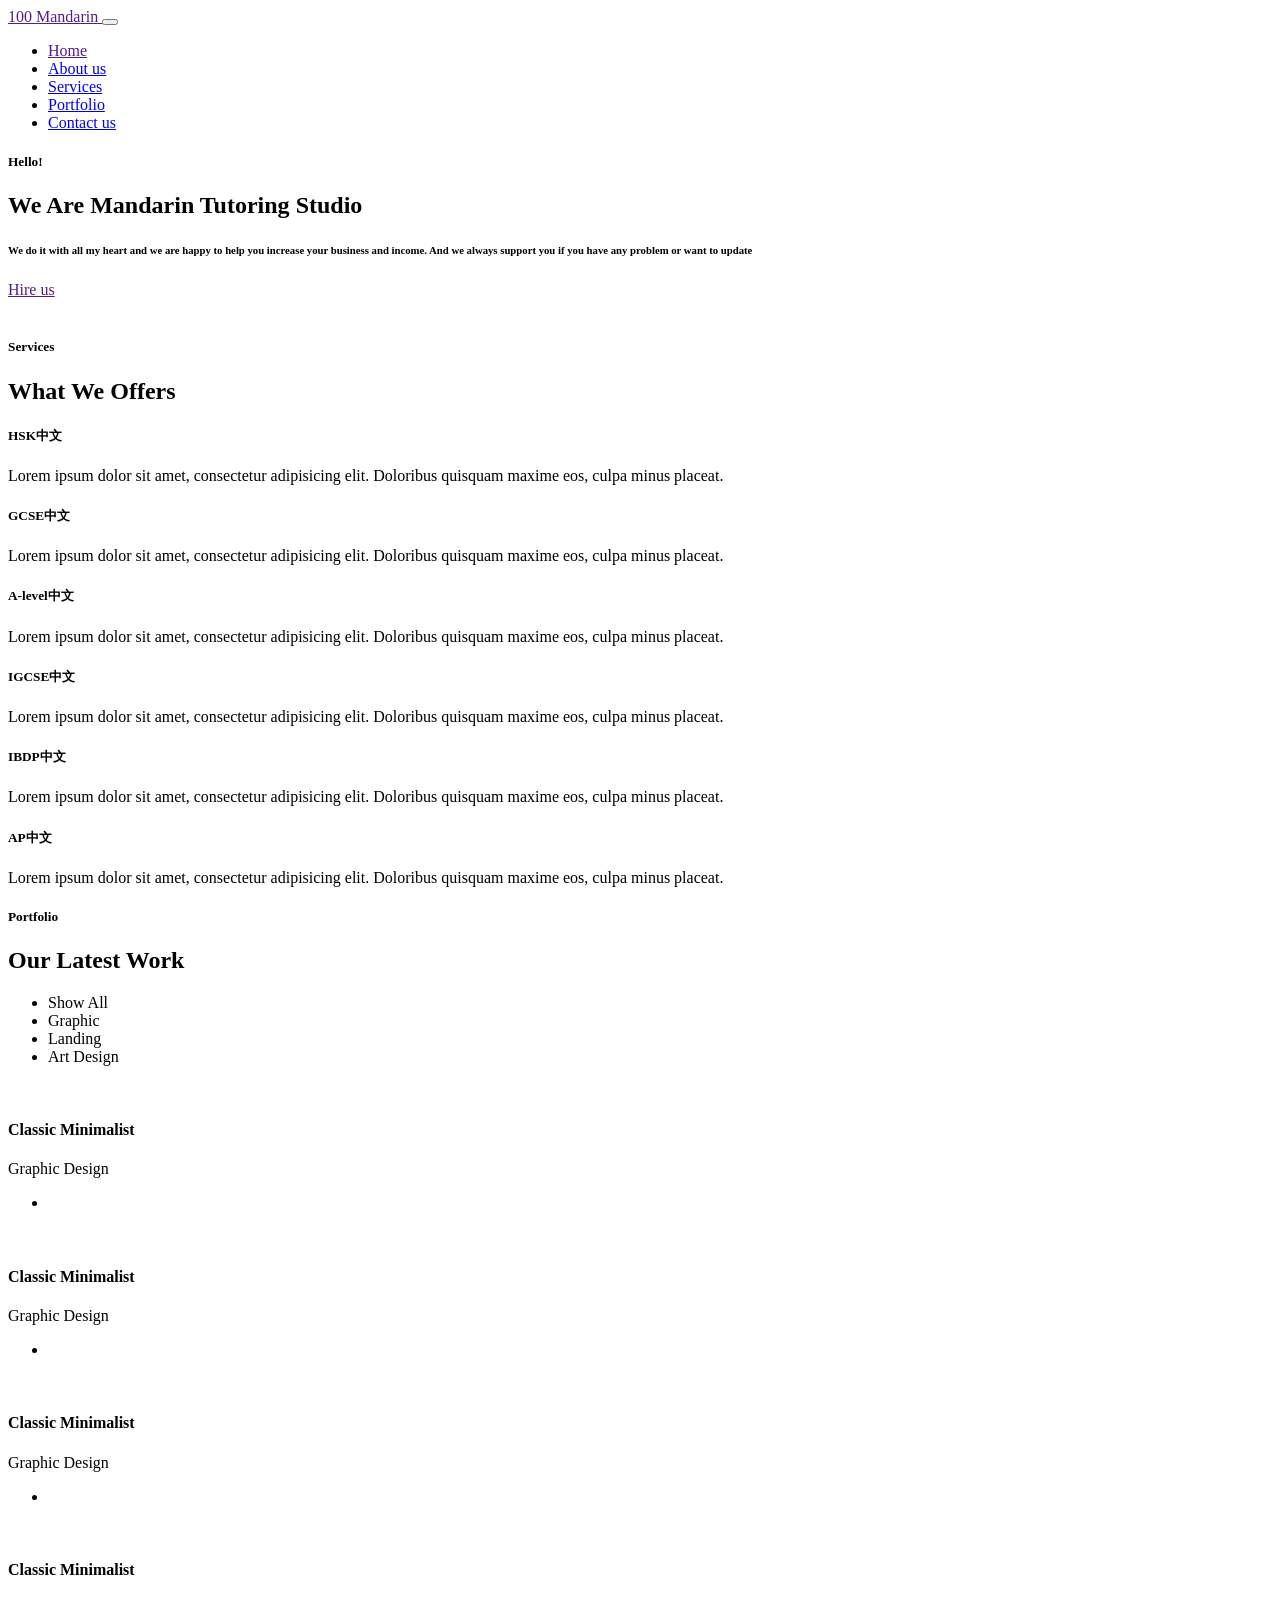
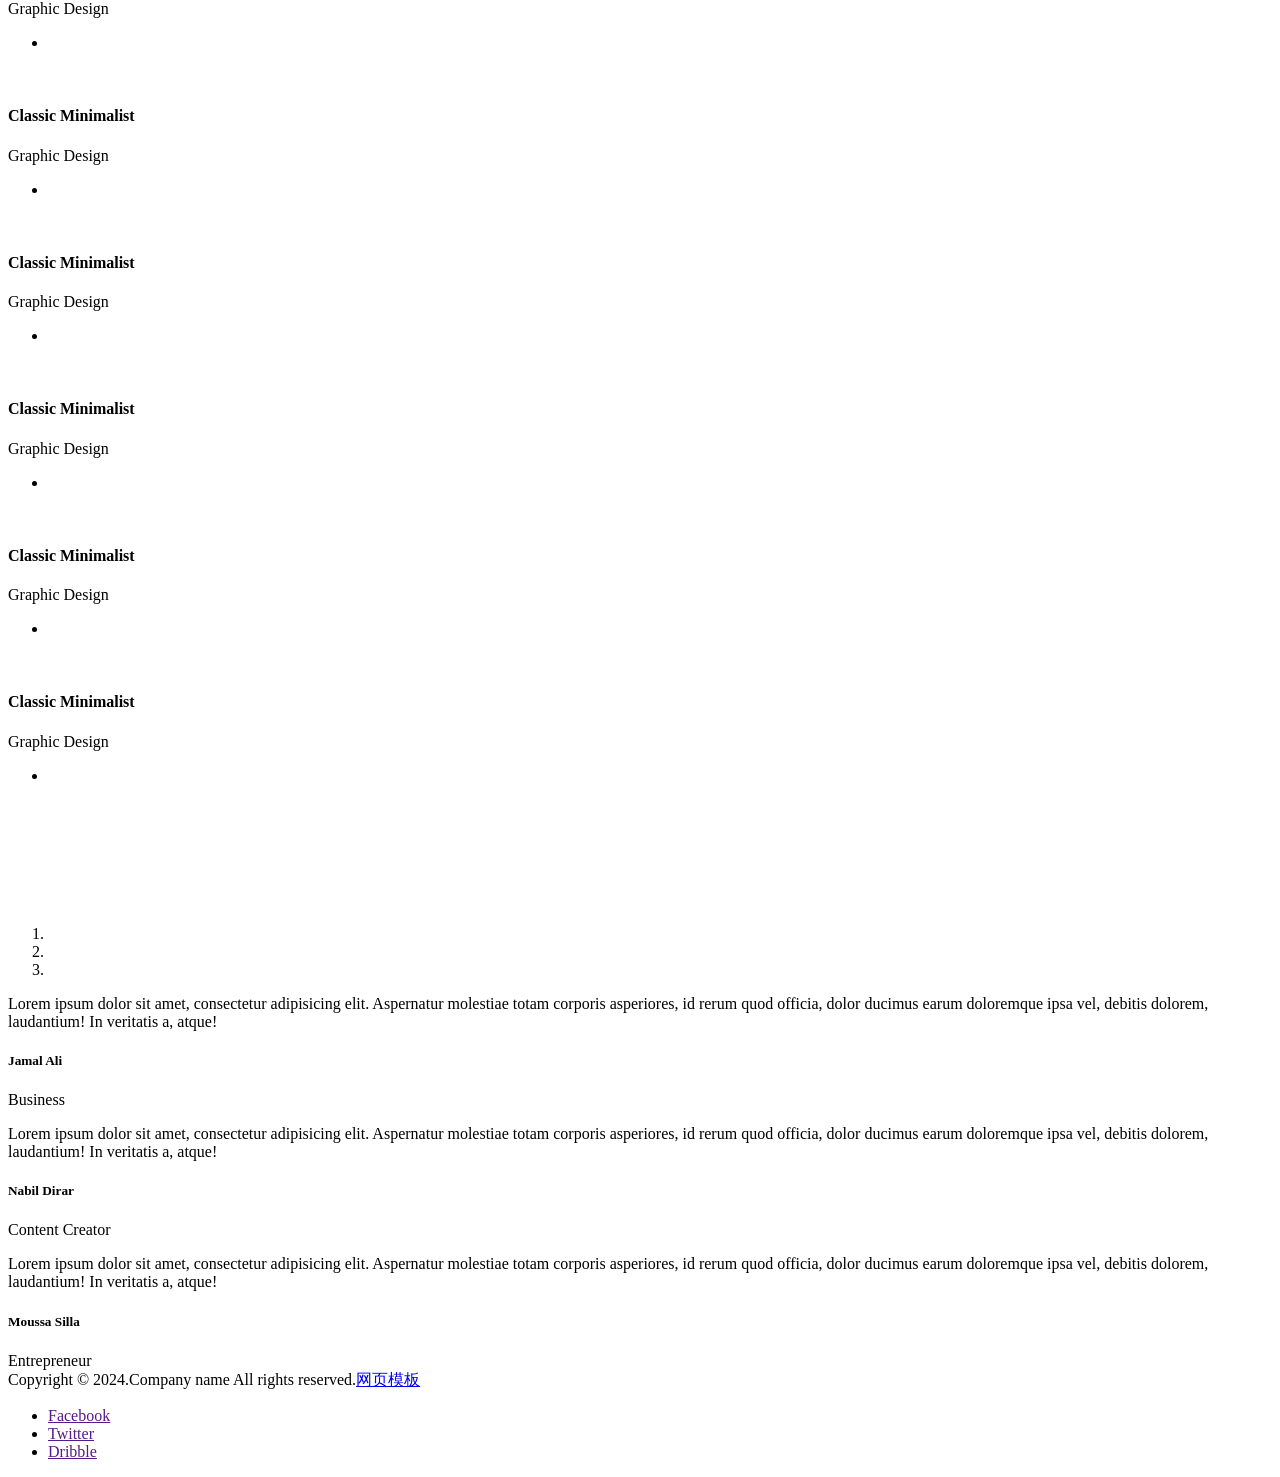
==== index.html @ a6ced1dc "Add files via upload" ====
<!DOCTYPE html>
<html lang="zxx">
	<head>
		<meta charset="UTF-8">
		<meta name="viewport" content="width=device-width, initial-scale=1.0">
		<title>100 Mandarin 一百中文</title>
		<link rel="stylesheet" href="static/css/bootstrap.min.css">
		<link rel="stylesheet" href="static/css/fontawesome.min.css">
		<link rel="stylesheet" href="static/css/LineIcons.css">
		<link rel="stylesheet" href="static/css/fakeLoader.min.css">
		<link rel="stylesheet" href="static/css/magnific-popup.css">
		<link rel="stylesheet" href="static/css/style.css">
	</head>
	<body>

		<!-- loader -->
		<div class="fakeLoader"></div>
		<!-- end loader -->
		
		<!-- navbar -->
		<nav class="navbar navbar-expand-md fixed-top">
			<div class="container">
				<a href="" class="navbar-brand navbar-brand-home">100 Mandarin </a> 
				<button class="navbar-toggler" type="button" data-toggle="collapse" data-target="#navbarSupportedContent" aria-controls="navbarSupportedContent" aria-expanded="false" aria-label="Toggle navigation">
				<i class="fa fa-bars"></i>
				</button>
				<div class="collapse navbar-collapse" id="navbarSupportedContent">
					<ul class="navbar-nav ml-auto">
						<li class="nav-item">
							<a class="nav-link" href="">Home</a>
						</li>
						<li class="nav-item">
							<a class="nav-link" href="about.html">About us</a>
						</li>
						<li class="nav-item">
							<a class="nav-link" href="services.html">Services</a>
						</li>
						<li class="nav-item">
							<a class="nav-link" href="portfolio.html">Portfolio</a>
						</li>
						<li class="nav-item">
							<a class="nav-link" href="contact-us.html">Contact us</a>
						</li>
					</ul>
				</div>
			</div>
		</nav>
		<!-- end navbar -->
		
		<!-- home intro -->
		<div class="home-intro">
			<div class="container">
				<div class="row">
					<div class="col col-sm-12 col-md-6 col-12">
						<div class="content">
							<h5>Hello!</h5>
							<h2>We Are <span>Mandarin Tutoring</span> Studio</h2>
							<h6>We do it with all my heart and we are happy to help you increase your business and income. And we always support you if you have any problem or want to update</h6>
							<a href="" class="button">Hire us <i class="fa fa-arrow-right"></i></a>
						</div>
					</div>
					<div class="col col-sm-12 col-md-6 col-12">
						<img src="static/picture/intro.png" alt="">
					</div>
				</div>
			</div>
		</div>
		<!-- end end intro -->

		
		<!-- services -->
		<div class="services-page section services-home">
			<div class="container">
				<h5>Services</h5>
				<h2>What We Offers</h2>
				<div class="row mb-services">
					<div class="col col-md-4 col-sm-6 col-12">
						<div class="content">
							<i class="fab fa-drupal"></i>
							<h5>HSK中文</h5>
							<p class="mb-0">Lorem ipsum dolor sit amet, consectetur adipisicing elit. Doloribus quisquam maxime eos, culpa minus placeat.</p>
						</div>
					</div>
					<div class="col col-md-4 col-sm-6 col-12">
						<div class="content">
							<i class="fab fa-wordpress"></i>
							<h5>GCSE中文</h5>
							<p class="mb-0">Lorem ipsum dolor sit amet, consectetur adipisicing elit. Doloribus quisquam maxime eos, culpa minus placeat.</p>
						</div>
					</div>
					<div class="col col-md-4 col-sm-6 col-12">
						<div class="content">
							<i class="fab fa-magento"></i>
							<h5>A-level中文</h5>
							<p class="mb-0">Lorem ipsum dolor sit amet, consectetur adipisicing elit. Doloribus quisquam maxime eos, culpa minus placeat.</p>
						</div>
					</div>
					<div class="col col-md-4 col-sm-6 col-12">
						<div class="content">
							<i class="fab fa-facebook"></i>
							<h5>IGCSE中文</h5>
							<p class="mb-0">Lorem ipsum dolor sit amet, consectetur adipisicing elit. Doloribus quisquam maxime eos, culpa minus placeat.</p>
						</div>
					</div>
					<div class="col col-md-4 col-sm-6 col-12">
						<div class="content">
							<i class="fa fa-video"></i>
							<h5>IBDP中文</h5>
							<p class="mb-0">Lorem ipsum dolor sit amet, consectetur adipisicing elit. Doloribus quisquam maxime eos, culpa minus placeat.</p>
						</div>
					</div>
					<div class="col col-md-4 col-sm-6 col-12">
						<div class="content">
							<i class="fa fa-cog"></i>
							<h5>AP中文</h5>
							<p class="mb-0">Lorem ipsum dolor sit amet, consectetur adipisicing elit. Doloribus quisquam maxime eos, culpa minus placeat.</p>
						</div>
					</div>
				</div>
			</div>
		</div>
		<!-- end services -->

		<!-- portfolio -->
		<div class="portfolio section">
			<div class="container">
				<h5>Portfolio</h5>
				<h2>Our Latest Work</h2>
				<div class="box-content">
					<div class="portfolio-filter-menu">
						<ul>
							<li data-filter="all" class="active">
								<span>Show All</span>
							</li>
							<li data-filter="1">
								<span>Graphic</span>
							</li>
							<li data-filter="2">
								<span>Landing</span>
							</li>
							<li data-filter="3">
								<span>Art Design</span>
							</li>
						</ul>
					</div>
					<div class="row no-gutters filtr-container">
						<div class="col-md-4 col-sm-6 col-xs-12 filtr-item" data-category="3">
							<div class="content-image">
								<img src="static/picture/portfolio1.jpg" alt="">
								<div class="image-overlay"></div>
								<div class="portfolio-caption">
									<div class="title">
										<h4>Classic Minimalist</h4>
										<span>Graphic Design</span>
									</div>
									<div class="subtitle">
										<ul>
											<li><a href="static/picture/portfolio1.jpg" class="portfolio-popup"><i class="lni lni-move"></i></a></li>
										</ul>
										
									</div>
								</div>
							</div>
						</div>
						<div class="col-md-4 col-sm-6 col-xs-12 filtr-item" data-category="1">
							<div class="content-image">
								<img src="static/picture/portfolio2.jpg" alt="">
								<div class="image-overlay"></div>
								<div class="portfolio-caption">
									<div class="title">
										<h4>Classic Minimalist</h4>
										<span>Graphic Design</span>
									</div>
									<div class="subtitle">
										<ul>
											<li><a href="static/picture/portfolio2.jpg" class="portfolio-popup"><i class="lni lni-move"></i></a></li>
										</ul>
										
									</div>
								</div>
							</div>
						</div>
						<div class="col-md-4 col-sm-6 col-xs-12 filtr-item" data-category="2, 1">
							<div class="content-image">
								<img src="static/picture/portfolio5.jpg" alt="">
								<div class="image-overlay"></div>
								<div class="portfolio-caption">
									<div class="title">
										<h4>Classic Minimalist</h4>
										<span>Graphic Design</span>
									</div>
									<div class="subtitle">
										<ul>
											<li><a href="static/picture/portfolio5.jpg" class="portfolio-popup"><i class="lni lni-move"></i></a></li>
										</ul>
										
									</div>
								</div>
							</div>
						</div>
						<div class="col-md-4 col-sm-6 col-xs-12 filtr-item" data-category="3">
							<div class="content-image">
								<img src="static/picture/portfolio4.jpg" alt="">
								<div class="image-overlay"></div>
								<div class="portfolio-caption">
									<div class="title">
										<h4>Classic Minimalist</h4>
										<span>Graphic Design</span>
									</div>
									<div class="subtitle">
										<ul>
											<li><a href="static/picture/portfolio4.jpg" class="portfolio-popup"><i class="lni lni-move"></i></a></li>
										</ul>
										
									</div>
								</div>
							</div>
						</div>
						<div class="col-md-4 col-sm-6 col-xs-12 filtr-item" data-category="1, 2">
							<div class="content-image">
								<img src="static/picture/portfolio3.jpg" alt="">
								<div class="image-overlay"></div>
								<div class="portfolio-caption">
									<div class="title">
										<h4>Classic Minimalist</h4>
										<span>Graphic Design</span>
									</div>
									<div class="subtitle">
										<ul>
											<li><a href="static/picture/portfolio3.jpg" class="portfolio-popup"><i class="lni lni-move"></i></a></li>
										</ul>
										
									</div>
								</div>
							</div>
						</div>
						<div class="col-md-4 col-sm-6 col-xs-12 filtr-item" data-category="3, 1">
							<div class="content-image">
								<img src="static/picture/portfolio6.jpg" alt="">
								<div class="image-overlay"></div>
								<div class="portfolio-caption">
									<div class="title">
										<h4>Classic Minimalist</h4>
										<span>Graphic Design</span>
									</div>
									<div class="subtitle">
										<ul>
											<li><a href="static/picture/portfolio6.jpg" class="portfolio-popup"><i class="lni lni-move"></i></a></li>
										</ul>
										
									</div>
								</div>
							</div>
						</div>
						<div class="col-md-4 col-sm-6 col-xs-12 filtr-item" data-category="3">
							<div class="content-image">
								<img src="static/picture/portfolio7.jpg" alt="">
								<div class="image-overlay"></div>
								<div class="portfolio-caption">
									<div class="title">
										<h4>Classic Minimalist</h4>
										<span>Graphic Design</span>
									</div>
									<div class="subtitle">
										<ul>
											<li><a href="static/picture/portfolio7.jpg" class="portfolio-popup"><i class="lni lni-move"></i></a></li>
										</ul>
										
									</div>
								</div>
							</div>
						</div>
						<div class="col-md-4 col-sm-6 col-xs-12 filtr-item" data-category="1, 2">
							<div class="content-image">
								<img src="static/picture/portfolio8.jpg" alt="">
								<div class="image-overlay"></div>
								<div class="portfolio-caption">
									<div class="title">
										<h4>Classic Minimalist</h4>
										<span>Graphic Design</span>
									</div>
									<div class="subtitle">
										<ul>
											<li><a href="static/picture/portfolio8.jpg" class="portfolio-popup"><i class="lni lni-move"></i></a></li>
										</ul>
										
									</div>
								</div>
							</div>
						</div>
						<div class="col-md-4 col-sm-6 col-xs-12 filtr-item" data-category="3, 1">
							<div class="content-image">
								<img src="static/picture/portfolio9.jpg" alt="">
								<div class="image-overlay"></div>
								<div class="portfolio-caption">
									<div class="title">
										<h4>Classic Minimalist</h4>
										<span>Graphic Design</span>
									</div>
									<div class="subtitle">
										<ul>
											<li><a href="static/picture/portfolio9.jpg" class="portfolio-popup"><i class="lni lni-move"></i></a></li>
										</ul>
										
									</div>
								</div>
							</div>
						</div>
					</div>
				</div>
			</div>
		</div>
		<!-- end portfolio -->

		<!-- client -->
		<div class="client">
			<div class="row">
				<div class="col-md-2 col-sm-4 col-6">
					<img src="static/picture/client1.png" alt="" class="w-100">
				</div>
				<div class="col-md-2 col-sm-4 col-6">
					<img src="static/picture/client2.png" alt="" class="w-100">
				</div>
				<div class="col-md-2 col-sm-4 col-6">
					<img src="static/picture/client3.png" alt="" class="w-100">
				</div>
				<div class="col-md-2 col-sm-4 col-6">
					<img src="static/picture/client3.png" alt="" class="w-100">
				</div>
				<div class="col-md-2 col-sm-4 col-6">
					<img src="static/picture/client5.png" alt="" class="w-100">
				</div>
				<div class="col-md-2 col-sm-4 col-6">
					<img src="static/picture/client6.png" alt="" class="w-100">
				</div>
			</div>
		</div>
		<!-- end client -->


		<!-- testimonial -->
		<div class="testimonial section">
			<div class="container">
				<div id="carouselExampleIndicators" class="carousel slide" data-ride="carousel">
					<ol class="carousel-indicators">
						<li data-target="#carouselExampleIndicators" data-slide-to="0" class="active"></li>
						<li data-target="#carouselExampleIndicators" data-slide-to="1"></li>
						<li data-target="#carouselExampleIndicators" data-slide-to="2"></li>
					</ol>
					<div class="carousel-inner">
						<div class="carousel-item active">
							<span><i class="lni lni-comments"></i></span>
							<p>Lorem ipsum dolor sit amet, consectetur adipisicing elit. Aspernatur molestiae totam corporis asperiores, id rerum quod officia, dolor ducimus earum doloremque ipsa vel, debitis dolorem, laudantium! In veritatis a, atque!</p>
							<h5>Jamal Ali</h5>
							<span>Business</span>
						</div>
						<div class="carousel-item">
							<span><i class="lni lni-comments"></i></span>
							<p>Lorem ipsum dolor sit amet, consectetur adipisicing elit. Aspernatur molestiae totam corporis asperiores, id rerum quod officia, dolor ducimus earum doloremque ipsa vel, debitis dolorem, laudantium! In veritatis a, atque!</p>
							<h5>Nabil Dirar</h5>
							<span>Content Creator</span>
						</div>
						<div class="carousel-item">
							<span><i class="lni lni-comments"></i></span>
							<p>Lorem ipsum dolor sit amet, consectetur adipisicing elit. Aspernatur molestiae totam corporis asperiores, id rerum quod officia, dolor ducimus earum doloremque ipsa vel, debitis dolorem, laudantium! In veritatis a, atque!</p>
							<h5>Moussa Silla</h5>
							<span>Entrepreneur</span>
						</div>
					</div>

				</div>
			</div>
		</div>
		<!-- end testimonial -->

		<!-- footer -->
		<footer>
			<div class="container">
				<div class="row">
					<div class="col-md-6  col-sm-12">
						<span>Copyright &copy; 2024.Company name All rights reserved.<a target="_blank" href="https://sc.chinaz.com/moban/">&#x7F51;&#x9875;&#x6A21;&#x677F;</a></span>
					</div>
					<div class="col-md-6  col-sm-12">
						<ul>
							<li><a href="">Facebook</a></li>
							<li><a href="">Twitter</a></li>
							<li><a href="">Dribble</a></li>
						</ul>
					</div>
				</div>
			</div>
		</footer>
		<!-- end footer -->
		
		<!-- script -->
		<script src="static/js/jquery.min.js"></script>
		<script src="static/js/bootstrap.min.js"></script>
		<script src="static/js/fakeLoader.min.js"></script>
		<script src="static/js/jquery.filterizr.min.js"></script>
		<script src="static/js/imagesloaded.pkgd.min.js"></script>
		<script src="static/js/magnific-popup.min.js"></script>
		<script src="static/js/main.js"></script>
	</body>
</html>
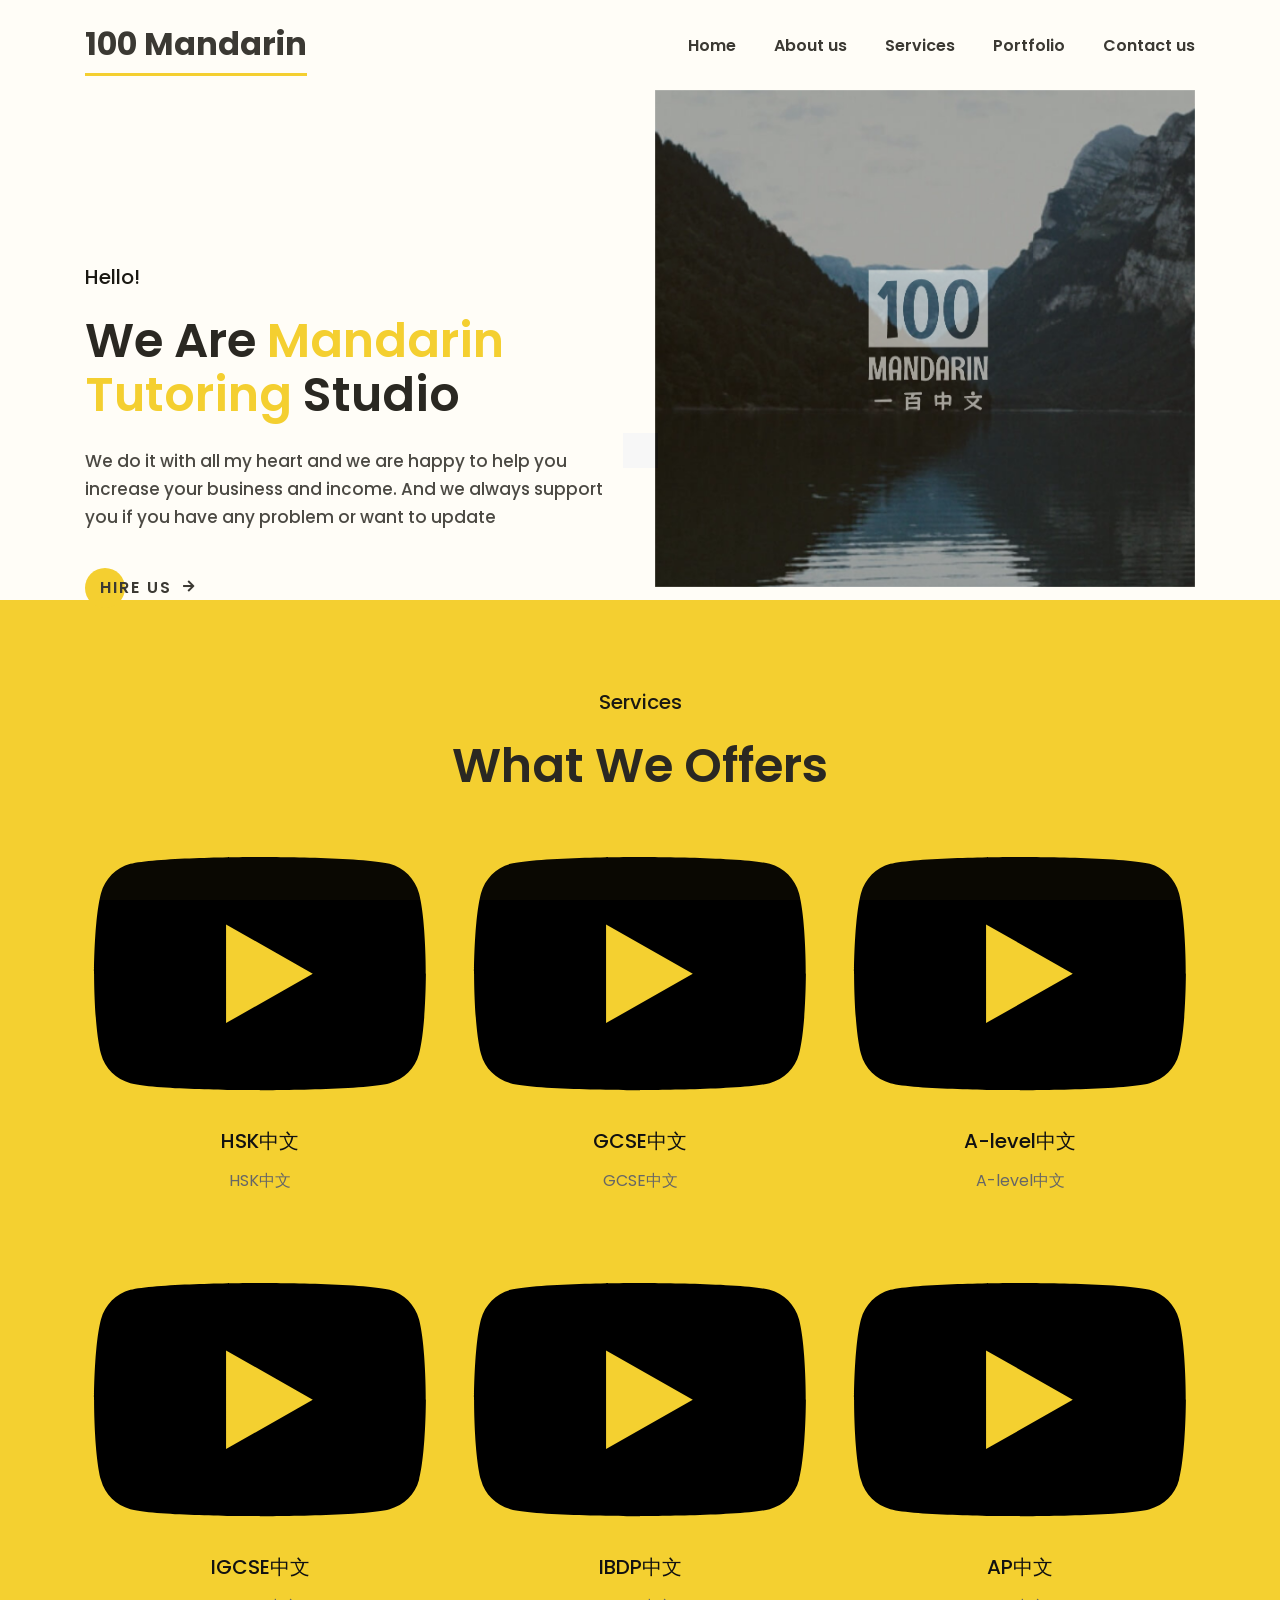
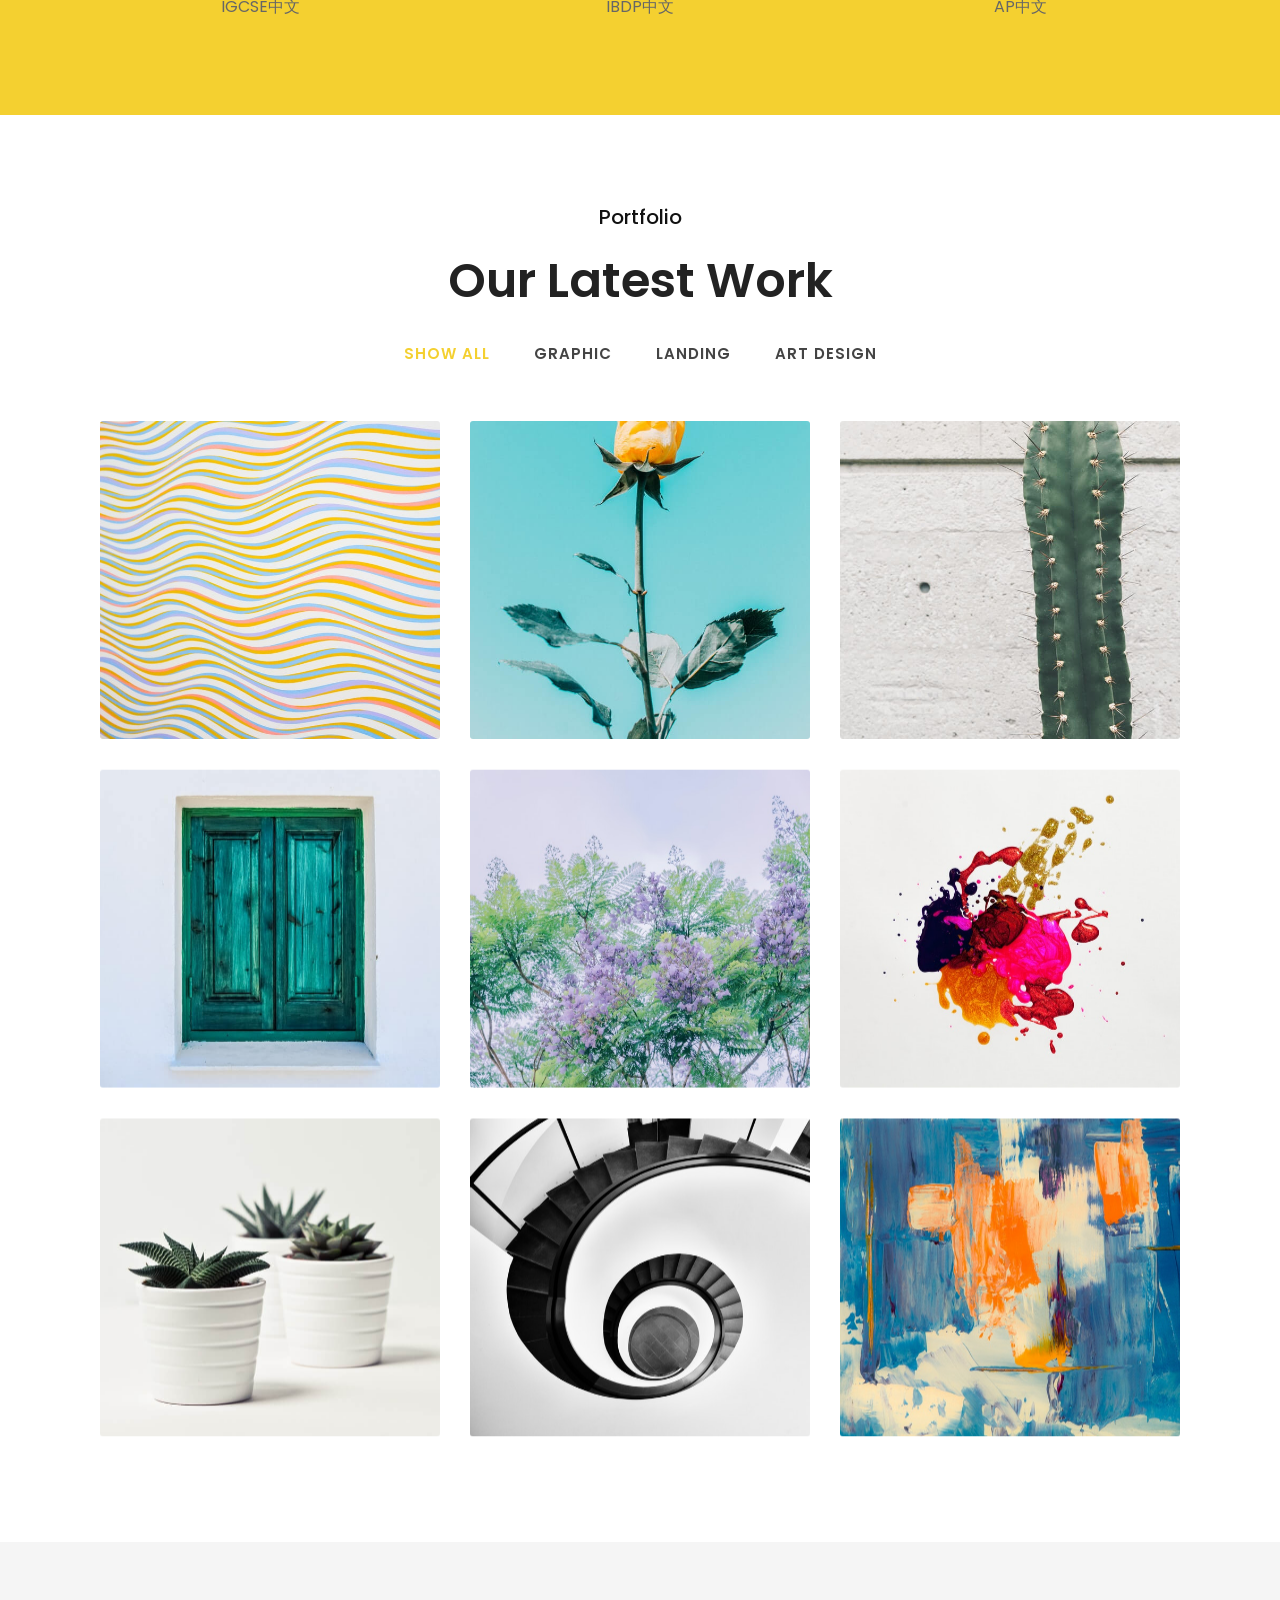
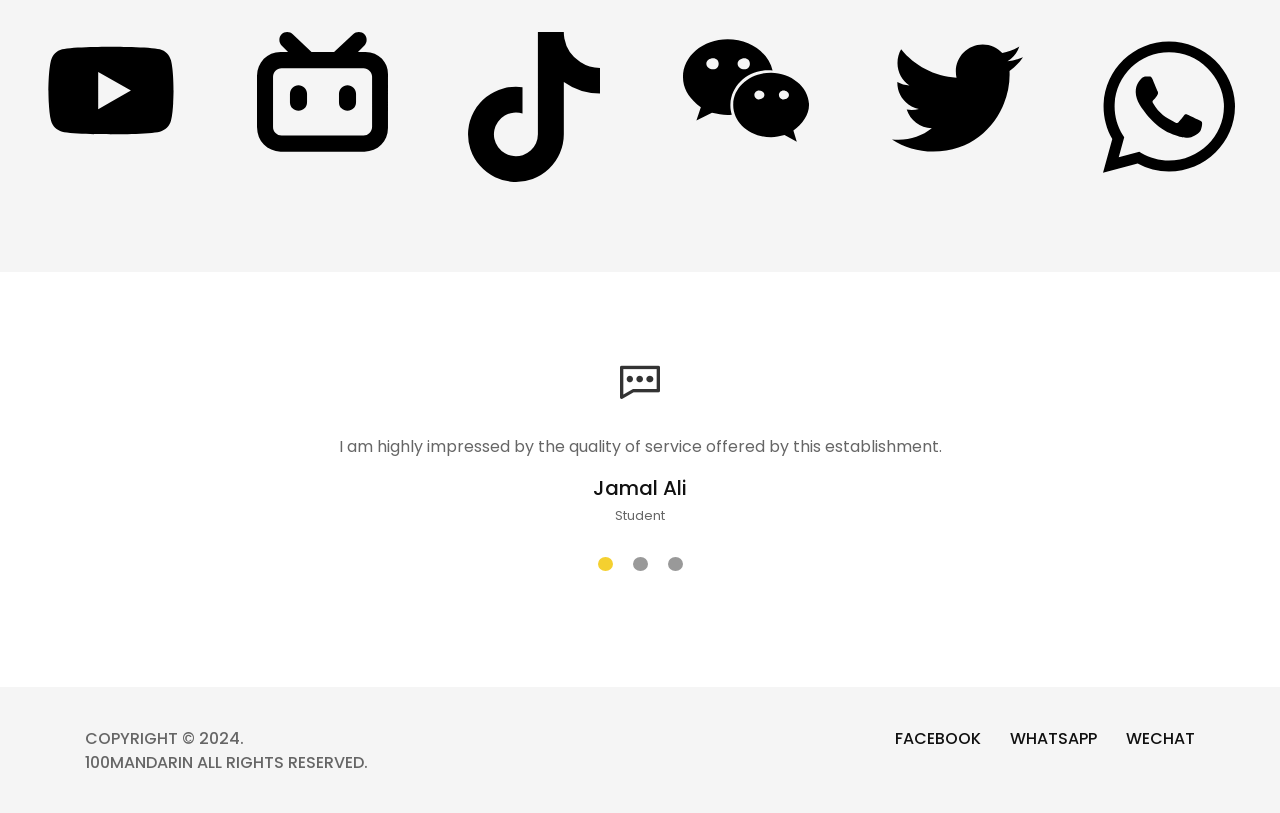
==== commit 2f4c72d9: "update" ====
--- a/index.html
+++ b/index.html
@@ -76,44 +76,44 @@
 				<div class="row mb-services">
 					<div class="col col-md-4 col-sm-6 col-12">
 						<div class="content">
-							<i class="fab fa-drupal"></i>
+								<img src="static/picture/youtube.svg" alt="" class="w-100">
 							<h5>HSK中文</h5>
-							<p class="mb-0">Lorem ipsum dolor sit amet, consectetur adipisicing elit. Doloribus quisquam maxime eos, culpa minus placeat.</p>
-						</div>
-					</div>
-					<div class="col col-md-4 col-sm-6 col-12">
-						<div class="content">
-							<i class="fab fa-wordpress"></i>
+							<p class="mb-0">HSK中文</p>
+						</div>
+					</div>
+					<div class="col col-md-4 col-sm-6 col-12">
+						<div class="content">
+						<img src="static/picture/youtube.svg" alt="" class="w-100">
 							<h5>GCSE中文</h5>
-							<p class="mb-0">Lorem ipsum dolor sit amet, consectetur adipisicing elit. Doloribus quisquam maxime eos, culpa minus placeat.</p>
-						</div>
-					</div>
-					<div class="col col-md-4 col-sm-6 col-12">
-						<div class="content">
-							<i class="fab fa-magento"></i>
+							<p class="mb-0">GCSE中文</p>
+						</div>
+					</div>
+					<div class="col col-md-4 col-sm-6 col-12">
+						<div class="content">
+						<img src="static/picture/youtube.svg" alt="" class="w-100">
 							<h5>A-level中文</h5>
-							<p class="mb-0">Lorem ipsum dolor sit amet, consectetur adipisicing elit. Doloribus quisquam maxime eos, culpa minus placeat.</p>
-						</div>
-					</div>
-					<div class="col col-md-4 col-sm-6 col-12">
-						<div class="content">
-							<i class="fab fa-facebook"></i>
+							<p class="mb-0">A-level中文</p>
+						</div>
+					</div>
+					<div class="col col-md-4 col-sm-6 col-12">
+						<div class="content">
+						<img src="static/picture/youtube.svg" alt="" class="w-100">
 							<h5>IGCSE中文</h5>
-							<p class="mb-0">Lorem ipsum dolor sit amet, consectetur adipisicing elit. Doloribus quisquam maxime eos, culpa minus placeat.</p>
-						</div>
-					</div>
-					<div class="col col-md-4 col-sm-6 col-12">
-						<div class="content">
-							<i class="fa fa-video"></i>
+							<p class="mb-0">IGCSE中文</p>
+						</div>
+					</div>
+					<div class="col col-md-4 col-sm-6 col-12">
+						<div class="content">
+						<img src="static/picture/youtube.svg" alt="" class="w-100">
 							<h5>IBDP中文</h5>
-							<p class="mb-0">Lorem ipsum dolor sit amet, consectetur adipisicing elit. Doloribus quisquam maxime eos, culpa minus placeat.</p>
-						</div>
-					</div>
-					<div class="col col-md-4 col-sm-6 col-12">
-						<div class="content">
-							<i class="fa fa-cog"></i>
+							<p class="mb-0">IBDP中文</p>
+						</div>
+					</div>
+					<div class="col col-md-4 col-sm-6 col-12">
+						<div class="content">
+					<img src="static/picture/youtube.svg" alt="" class="w-100">
 							<h5>AP中文</h5>
-							<p class="mb-0">Lorem ipsum dolor sit amet, consectetur adipisicing elit. Doloribus quisquam maxime eos, culpa minus placeat.</p>
+							<p class="mb-0">AP中文</p>
 						</div>
 					</div>
 				</div>
@@ -316,22 +316,22 @@
 		<div class="client">
 			<div class="row">
 				<div class="col-md-2 col-sm-4 col-6">
-					<img src="static/picture/client1.png" alt="" class="w-100">
-				</div>
-				<div class="col-md-2 col-sm-4 col-6">
-					<img src="static/picture/client2.png" alt="" class="w-100">
-				</div>
-				<div class="col-md-2 col-sm-4 col-6">
-					<img src="static/picture/client3.png" alt="" class="w-100">
-				</div>
-				<div class="col-md-2 col-sm-4 col-6">
-					<img src="static/picture/client3.png" alt="" class="w-100">
-				</div>
-				<div class="col-md-2 col-sm-4 col-6">
-					<img src="static/picture/client5.png" alt="" class="w-100">
-				</div>
-				<div class="col-md-2 col-sm-4 col-6">
-					<img src="static/picture/client6.png" alt="" class="w-100">
+					<img src="static/picture/youtube.svg" alt="" class="w-100">
+				</div>
+				<div class="col-md-2 col-sm-4 col-6">
+					<img src="static/picture/bilibili.svg" alt="" class="w-100">
+				</div>
+				<div class="col-md-2 col-sm-4 col-6">
+					<img src="static/picture/tiktok.svg" alt="" class="w-100">
+				</div>
+				<div class="col-md-2 col-sm-4 col-6">
+					<img src="static/picture/weixin.svg" alt="" class="w-100">
+				</div>
+				<div class="col-md-2 col-sm-4 col-6">
+					<img src="static/picture/twitter.svg" alt="" class="w-100">
+				</div>
+				<div class="col-md-2 col-sm-4 col-6">
+					<img src="static/picture/whatsapp.svg" alt="" class="w-100">
 				</div>
 			</div>
 		</div>
@@ -350,21 +350,21 @@
 					<div class="carousel-inner">
 						<div class="carousel-item active">
 							<span><i class="lni lni-comments"></i></span>
-							<p>Lorem ipsum dolor sit amet, consectetur adipisicing elit. Aspernatur molestiae totam corporis asperiores, id rerum quod officia, dolor ducimus earum doloremque ipsa vel, debitis dolorem, laudantium! In veritatis a, atque!</p>
+							<p>I am highly impressed by the quality of service offered by this establishment.</p>
 							<h5>Jamal Ali</h5>
-							<span>Business</span>
+							<span>Student</span>
 						</div>
 						<div class="carousel-item">
 							<span><i class="lni lni-comments"></i></span>
-							<p>Lorem ipsum dolor sit amet, consectetur adipisicing elit. Aspernatur molestiae totam corporis asperiores, id rerum quod officia, dolor ducimus earum doloremque ipsa vel, debitis dolorem, laudantium! In veritatis a, atque!</p>
+							<p>This institution has an impeccable reputation for excellence.</p>
 							<h5>Nabil Dirar</h5>
-							<span>Content Creator</span>
+							<span>Student</span>
 						</div>
 						<div class="carousel-item">
 							<span><i class="lni lni-comments"></i></span>
-							<p>Lorem ipsum dolor sit amet, consectetur adipisicing elit. Aspernatur molestiae totam corporis asperiores, id rerum quod officia, dolor ducimus earum doloremque ipsa vel, debitis dolorem, laudantium! In veritatis a, atque!</p>
+							<p>I would highly recommend this establishment for its exceptional standards.</p>
 							<h5>Moussa Silla</h5>
-							<span>Entrepreneur</span>
+							<span>Student</span>
 						</div>
 					</div>
 
@@ -378,13 +378,13 @@
 			<div class="container">
 				<div class="row">
 					<div class="col-md-6  col-sm-12">
-						<span>Copyright &copy; 2024.Company name All rights reserved.<a target="_blank" href="https://sc.chinaz.com/moban/">&#x7F51;&#x9875;&#x6A21;&#x677F;</a></span>
+						<span>Copyright &copy; 2024. <br> 100Mandarin All rights reserved.</span>
 					</div>
 					<div class="col-md-6  col-sm-12">
 						<ul>
-							<li><a href="">Facebook</a></li>
-							<li><a href="">Twitter</a></li>
-							<li><a href="">Dribble</a></li>
+							<li><a href="https://www.facebook.com">Facebook</a></li>
+							<li><a href="https://www.whatsapp.com">WhatsApp</a></li>
+							<li><a href="https://www.qq.com">WeChat</a></li>
 						</ul>
 					</div>
 				</div>
--- a/static/css/fakeLoader.min.css
+++ b/static/css/fakeLoader.min.css
@@ -0,0 +1 @@
+.spinner3 .dot1,.spinner3 .dot2,.spinner6 div,.spinner7>div{background-color:#fff;display:inline-block}.fakeLoader{position:fixed;width:100%;height:100%;left:0;top:0;z-index:9999999999}.spinner1{position:fixed;width:50px;height:50px;top:calc(50% - 50px/2);left:calc(50% - 50px/2)}.spinner1 .double-bounce1,.spinner1 .double-bounce2{width:100%;height:100%;border-radius:50%;background-color:#fff;opacity:.6;position:absolute;top:0;left:0;-webkit-animation:bounce 2s infinite ease-in-out;animation:bounce 2s infinite ease-in-out}.spinner1 .double-bounce2{-webkit-animation-delay:-1s;animation-delay:-1s}@-webkit-keyframes bounce{0%,100%{transform:scale(0);-webkit-transform:scale(0)}50%{transform:scale(1);-webkit-transform:scale(1)}}@keyframes bounce{0%,100%{transform:scale(0);-webkit-transform:scale(0)}50%{transform:scale(1);-webkit-transform:scale(1)}}.spinner2{position:fixed;width:40px;height:40px;top:calc(50% - 40px/2);left:calc(50% - 40px/2)}.spinner2 .spinner-container{position:absolute;width:100%;height:100%}.spinner2 .spinner-container.container2{-webkit-transform:rotateZ(45deg);transform:rotateZ(45deg)}.spinner2 .spinner-container.container3{-webkit-transform:rotateZ(90deg);transform:rotateZ(90deg)}.spinner2 .spinner-container .circle1{top:0;left:0}.spinner2 .spinner-container .circle2{top:0;right:0}.spinner2 .spinner-container .circle3{right:0;bottom:0}.spinner2 .spinner-container .circle4{left:0;bottom:0}.spinner2 .container1 div,.spinner2 .container2 div,.spinner2 .container3 div{width:6px;height:6px;background-color:#fff;border-radius:100%;position:absolute;-webkit-animation:bouncedelay 1.2s infinite ease-in-out;animation:bouncedelay 1.2s infinite ease-in-out;-webkit-animation-fill-mode:both;animation-fill-mode:both}.spinner2 .container1 .circle2{-webkit-animation-delay:-.9s;animation-delay:-.9s}.spinner2 .container1 .circle3{-webkit-animation-delay:-.6s;animation-delay:-.6s}.spinner2 .container1 .circle4{-webkit-animation-delay:-.3s;animation-delay:-.3s}.spinner2 .container2 .circle1{-webkit-animation-delay:-1.1s;animation-delay:-1.1s}.spinner2 .container2 .circle2{-webkit-animation-delay:-.8s;animation-delay:-.8s}.spinner2 .container2 .circle3{-webkit-animation-delay:-.5s;animation-delay:-.5s}.spinner2 .container2 .circle4{-webkit-animation-delay:-.2s;animation-delay:-.2s}.spinner2 .container3 .circle1{-webkit-animation-delay:-1s;animation-delay:-1s}.spinner2 .container3 .circle2{-webkit-animation-delay:-.7s;animation-delay:-.7s}.spinner2 .container3 .circle3{-webkit-animation-delay:-.4s;animation-delay:-.4s}.spinner2 .container3 .circle4{-webkit-animation-delay:-.1s;animation-delay:-.1s}@-webkit-keyframes bouncedelay{0%,100%,80%{transform:scale(0);-webkit-transform:scale(0)}40%{transform:scale(1);-webkit-transform:scale(1)}}@keyframes bouncedelay{0%,100%,80%{transform:scale(0);-webkit-transform:scale(0)}40%{transform:scale(1);-webkit-transform:scale(1)}}.spinner3{position:fixed;width:50px;height:50px;top:calc(50% - 50px/2);left:calc(50% - 50px/2);-webkit-animation:rotate 2s infinite linear;animation:rotate 2s infinite linear}.spinner3 .dot1,.spinner3 .dot2{width:60%;height:60%;position:absolute;top:0;border-radius:100%;-webkit-animation:bounce 2s infinite ease-in-out;animation:bounce 2s infinite ease-in-out}.spinner3 .dot2{top:auto;bottom:0;-webkit-animation-delay:-1s;animation-delay:-1s}@-webkit-keyframes rotate{100%{-webkit-transform:rotate(360deg);transform:rotate(360deg)}}@keyframes rotate{100%{-webkit-transform:rotate(360deg);transform:rotate(360deg)}}@keyframes bounce{0%,100%{-webkit-transform:scale(0);transform:scale(0)}50%{-webkit-transform:scale(1);transform:scale(1)}}.spinner4{position:fixed;width:35px;height:35px;top:calc(50% - 35px/2);left:calc(50% - 35px/2);background-color:#fff;-webkit-animation:rotateplane 1.2s infinite ease-in-out;animation:rotateplane 1.2s infinite ease-in-out}@-webkit-keyframes rotateplane{0%{-webkit-transform:perspective(120px) rotateX(0) rotateY(0);transform:perspective(120px) rotateX(0) rotateY(0)}50%{-webkit-transform:perspective(120px) rotateX(-180.1deg) rotateY(0);transform:perspective(120px) rotateX(-180.1deg) rotateY(0)}100%{-webkit-transform:perspective(120px) rotateX(-180deg) rotateY(-179.9deg);transform:perspective(120px) rotateX(-180deg) rotateY(-179.9deg)}}@keyframes rotateplane{0%{-webkit-transform:perspective(120px) rotateX(0) rotateY(0);transform:perspective(120px) rotateX(0) rotateY(0)}50%{-webkit-transform:perspective(120px) rotateX(-180.1deg) rotateY(0);transform:perspective(120px) rotateX(-180.1deg) rotateY(0)}100%{-webkit-transform:perspective(120px) rotateX(-180deg) rotateY(-179.9deg);transform:perspective(120px) rotateX(-180deg) rotateY(-179.9deg)}}.spinner5{position:fixed;width:50px;height:50px;top:calc(50% - 50px/2);left:calc(50% - 50px/2)}.spinner5 .cube1,.spinner5 .cube2{background-color:#fff;width:15px;height:15px;position:absolute;top:0;left:0;-webkit-animation:cubemove 1.8s infinite ease-in-out;animation:cubemove 1.8s infinite ease-in-out}.spinner5 .cube2{-webkit-animation-delay:-.9s;animation-delay:-.9s}@-webkit-keyframes cubemove{25%{-webkit-transform:translateX(42px) rotate(-90deg) scale(.5);transform:translateX(42px) rotate(-90deg) scale(.5)}50%{-webkit-transform:translateX(42px) translateY(42px) rotate(-179deg);transform:translateX(42px) translateY(42px) rotate(-179deg)}50.1%{-webkit-transform:translateX(42px) translateY(42px) rotate(-180deg);transform:translateX(42px) translateY(42px) rotate(-180deg)}75%{-webkit-transform:translateX(0) translateY(42px) rotate(-270deg) scale(.5);transform:translateX(0) translateY(42px) rotate(-270deg) scale(.5)}100%{-webkit-transform:rotate(-360deg);transform:rotate(-360deg)}}@keyframes cubemove{25%{-webkit-transform:translateX(42px) rotate(-90deg) scale(.5);transform:translateX(42px) rotate(-90deg) scale(.5)}50%{-webkit-transform:translateX(42px) translateY(42px) rotate(-179deg);transform:translateX(42px) translateY(42px) rotate(-179deg)}50.1%{-webkit-transform:translateX(42px) translateY(42px) rotate(-180deg);transform:translateX(42px) translateY(42px) rotate(-180deg)}75%{-webkit-transform:translateX(0) translateY(42px) rotate(-270deg) scale(.5);transform:translateX(0) translateY(42px) rotate(-270deg) scale(.5)}100%{-webkit-transform:rotate(-360deg);transform:rotate(-360deg)}}.spinner6{position:fixed;width:50px;height:35px;top:calc(50% - 35px/2);left:calc(50% - 50px/2)}.spinner6 div{height:100%;width:5px;margin-left:2px;-webkit-animation:stretchdelay 1.2s infinite ease-in-out;animation:stretchdelay 1.2s infinite ease-in-out}.spinner6 .rect2{-webkit-animation-delay:-1.1s;animation-delay:-1.1s}.spinner6 .rect3{-webkit-animation-delay:-1s;animation-delay:-1s}.spinner6 .rect4{-webkit-animation-delay:-.9s;animation-delay:-.9s}.spinner6 .rect5{-webkit-animation-delay:-.8s;animation-delay:-.8s}@keyframes stretchdelay{0%,100%,40%{-webkit-transform:scaleY(.4);transform:scaleY(.4)}20%{-webkit-transform:scaleY(1);transform:scaleY(1)}}.spinner7{position:fixed;width:90px;height:30px;text-align:center;top:calc(50% - 30px/2);left:calc(50% - 90px/2)}.spinner7>div{height:15px;width:15px;margin-left:3px;border-radius:50%;-webkit-animation:stretchdelay .7s infinite ease-in-out;animation:stretchdelay .7s infinite ease-in-out}.spinner7 .circ2{-webkit-animation-delay:-.6s;animation-delay:-.6s}.spinner7 .circ3{-webkit-animation-delay:-.5s;animation-delay:-.5s}.spinner7 .circ4{-webkit-animation-delay:-.4s;animation-delay:-.4s}.spinner7 .circ5{-webkit-animation-delay:-.3s;animation-delay:-.3s}@-webkit-keyframes stretchdelay{0%,100%,40%{-webkit-transform:translateY(-10px)}20%{-webkit-transform:translateY(-20px)}}@keyframes stretchdelay{0%,100%,40%{transform:translateY(-10px);-webkit-transform:translateY(-10px)}20%{transform:translateY(-20px);-webkit-transform:translateY(-20px)}}
--- a/static/css/style.css
+++ b/static/css/style.css
@@ -0,0 +1,930 @@
+/*
+Items Name: Jaras
+Author : Ngetemplates
+*/
+
+/*
+Table of Content:
+- fonts
+- general
+- button
+- navbar
+- header title
+- about user-select: 
+- home intro
+- services
+- clients
+- portfolio
+- testimonial
+- contact
+- footer
+- responsive
+*/
+
+/* fonts */
+@import url("css.css");
+
+/* general */
+body {
+    background: #fff;
+    color: #666;
+    font-size: 16px;
+    font-weight: 400;
+    font-family: 'Poppins', sans-serif;
+}
+
+h1 {
+    font-size: 36px;
+}
+
+h2 {
+    font-size: 32px;
+}
+
+h3 {
+    font-size: 28px;
+}
+
+h4 {
+    font-size: 24px;
+}
+
+h5 {
+    font-size: 20px;
+}
+
+h6 {
+    font-size: 18px;
+}
+
+h1,
+h2,
+h3,
+h4,
+h5,
+h6 {
+    color: #111;
+}
+
+a {
+    color: #111;
+}
+
+a:hover {
+    color: #f4d030;
+    text-decoration: none;
+    transition: .5s ease-out;
+}
+
+ul {
+    padding: 0;
+    margin: 0;
+}
+
+ul li {
+    list-style-type: none;
+}
+
+p {
+    line-height: 26px;
+}
+
+.bg-grey {
+    background: #f5f5f5;
+}
+
+.spinner4 {
+    background: #333;
+}
+
+/* button */
+.button {
+    font-weight: 600;
+    font-size: 16px;
+    color: #333;
+    letter-spacing: 2px;
+    margin-top: 30px;
+    display: inline-block;
+    text-transform: uppercase;
+    position: relative;
+    z-index: 99;
+    padding-left: 15px;
+    transition: .5s ease-in;
+    background: transparent;
+    border: 0;
+}
+
+.button i {
+    font-size: 13px;
+    margin-left: 5px;
+    position: relative;
+    top: -2px;
+}
+
+.button::before {
+    height: 40px;
+    width: 40px;
+    background: #f4d030;
+    border-radius: 50%;
+    position: absolute;
+    content: "";
+    z-index: -9;
+    top: -8px;
+    left: 0;
+}
+
+.button:hover {
+    border-color: #f4d030;
+    color: #f4d030;
+    background: transparent;
+    transition: .5s ease-out;
+    padding-right: 15px;
+}
+
+.button:hover::before {
+    background: #333;
+    transition: .5s ease-out;
+    width: 100%;
+    border-radius: 30px;
+}
+
+.button2 {
+    font-size: 16px;
+    font-weight: 600;
+    letter-spacing: 2px;
+    text-transform: uppercase;
+    color: #333;
+    position: relative;
+    z-index: 99;
+    padding: 0 15px;
+    background: transparent;
+    border: 0;
+}
+
+.button2::before {
+    height: 10px;
+    width: 100%;
+    background: #f4d030;
+    position: absolute;
+    content: "";
+    z-index: -9;
+    left: 0;
+    bottom: 0;
+}
+
+.button2:hover {
+    color: #333;
+}
+
+.button2:hover::before {
+    height: 24px;
+    transition: .5s ease-out;
+}
+
+/* navbar */
+.navbar {
+    padding: 15px 0 15px;
+    transition: .5s ease-out;
+    background: transparent;
+}
+
+.navbar .navbar-brand {
+    color: #333;
+    font-size: 32px;
+    font-weight: 700;
+    font-family: 'Poppins', sans-serif;
+}
+
+.navbar .navbar-brand-home {
+    border-bottom: 3px solid #f4d030;
+}
+
+.navbar .navbar-nav li {
+    padding: 0 15px;
+}
+
+.navbar .navbar-nav li a {
+    color: #333;
+    font-weight: 600;
+    font-size: 16px;
+}
+
+.navbar .navbar-nav li a:last-child {
+    padding-right: 0 !important;
+}
+
+.navbar .navbar-nav li:last-child {
+    padding-right: 0;
+}
+
+.navbar .navbar-toggler i {
+    color: #333;
+}
+
+.navbar-fixed {
+    background: #f4d030;
+    transition: .5s ease-out;
+    box-shadow: 0 2px 2px 0 rgba(0, 0, 0, 0), 0 1px 5px 0 rgba(0, 0, 0, 0.12), 0 3px 1px -2px rgba(0, 0, 0, 0);
+}
+
+.navbar-fixed .navbar-brand {
+    color: #333;
+}
+
+.navbar-fixed .navbar-brand span {
+    color: #f4d030;
+}
+
+.navbar-fixed .navbar-nav li a {
+    color: #333;
+}
+
+.navbar-fixed .navbar-toggler i {
+    color: #333;
+}
+
+.navbar-transparent {
+    background: transparent !important;
+}
+
+/* haader title */
+.header-title {
+    margin-top: 90px;
+    padding: 65px 0;
+    text-align: center;
+    background: #f5f5f5;
+}
+
+.header-title h3 {
+    color: #333;
+    font-size: 32px;
+    font-weight: 600;
+}
+
+/* about us */
+.about h5 {
+    margin-top: 25px;
+    margin-bottom: 15px;
+}
+
+.about ul li {
+    margin-bottom: 10px;
+    font-weight: 500;
+}
+
+.about ul li span {
+    margin-right: 5px;
+}
+
+.about h2 {
+    font-weight: 600;
+}
+
+.about h2 span {
+    color: #f4d030;
+}
+
+.about h6 {
+    color: #333;
+    margin-bottom: 28px;
+    margin-top: 10px;
+}
+
+/* home intro */
+.home-intro {
+    background: #fff;
+    padding: 70px 0 0px !important;
+}
+
+.home-intro .content {
+    padding-top: 155px;
+}
+
+.home-intro h5 {
+    margin-top: 40px;
+}
+
+.home-intro h2 {
+    color: #222;
+    font-size: 48px;
+    font-weight: 600;
+    margin: 25px 0;
+    line-height: 54px;
+}
+
+.home-intro h2 span {
+    color: #f4d030;
+}
+
+.home-intro h6 {
+    color: #444;
+    line-height: 28px;
+    font-size: 17px;
+    margin-bottom: 15px;
+}
+
+.home-intro img {
+    height: auto;
+    max-width: 100%;
+    display: inline-block;
+    vertical-align: middle;
+    float: right;
+    margin-top: 20px;
+}
+
+/* section */
+.section {
+    padding: 90px 0 90px;
+}
+
+.title-section {
+    text-align: center;
+    margin-bottom: 50px;
+}
+
+.title-section h3 {
+    font-size: 32px;
+    font-weight: 600;
+    margin-bottom: 20px;
+}
+
+.title-section h3 span {
+    color: #f4d030;
+}
+
+.title-section p {
+    width: 60%;
+    margin: auto;
+    line-height: 30px;
+    font-size: 15px;
+}
+
+.title-section-two {
+    text-align: left;
+}
+
+.title-section-two p {
+    width: 100%;
+}
+
+/* services */
+.services-home {
+    background: #f4d030;
+    padding: 90px 0;
+    text-align: center;
+}
+
+.services-home .content i {
+    color: #111 !important;
+}
+.services-home h2 {
+    color: #222;
+      font-size: 48px;
+      font-weight: 600;
+      margin: 25px 0;
+      line-height: 54px;
+}
+.services {
+    padding: 90px 0 90px;
+}
+
+.services .row {
+    margin-bottom: 35px;
+}
+
+.services .content {
+    background: #fff;
+    padding: 45px;
+    left: -80px;
+    height: calc(100% - 100px);
+    margin-top: 50px;
+    margin-bottom: 50px;
+    position: relative;
+}
+
+.services .content p {
+    padding: 8px 0;
+}
+
+.services .content-button {
+    text-align: center;
+}
+
+.services .content i {
+    font-size: 54px;
+    color: #f4d030;
+}
+
+.services .content h5 {
+    margin: 18px 0 14px;
+    font-size: 26px;
+}
+
+.services .content-left {
+    background: #fff;
+    padding: 45px;
+    right: -80px;
+    height: calc(100% - 100px);
+    margin-top: 50px;
+    margin-bottom: 50px;
+    position: relative;
+    z-index: 99;
+    text-align: right;
+}
+
+.services .content-left p {
+    padding: 8px 0;
+}
+
+.services .content-left .button2 {
+    float: right;
+    right: 0;
+    margin-right: 45px;
+}
+
+.services .content-left i {
+    font-size: 54px;
+    color: #f4d030;
+}
+
+.services .content-left h5 {
+    margin: 25px 0 14px;
+    font-size: 26px;
+}
+
+/* services page */
+.services-page {
+    padding-bottom: 45px;
+}
+
+.services-page .content {
+    margin-bottom: 50px;
+}
+
+.services-page .content i {
+    font-size: 60px;
+    margin-bottom: 25px;
+    color: #f4d030;
+}
+
+.services-page .content h5 {
+    margin-bottom: 15px;
+}
+
+/* clients */
+.client {
+    padding: 90px 20px;
+    background: #f5f5f5;
+}
+
+.client img {
+    padding: 0 25px;
+}
+
+/*portfolio*/
+.portfolio {
+    text-align: center;
+}
+.portfolio h2 {
+    color: #222;
+      font-size: 48px;
+      font-weight: 600;
+      margin: 25px 0;
+      line-height: 54px;
+}
+.portfolio .row .col-md-4 {
+    padding: 15px;
+}
+
+.portfolio .portfolio-filter-menu {
+    margin-bottom: 30px;
+    text-align: center;
+}
+
+.portfolio .portfolio-filter-menu ul li {
+    display: inline-block;
+    margin: 0;
+    cursor: pointer;
+    font-size: 15px;
+    font-weight: 500;
+    color: #444;
+    letter-spacing: 1px;
+    transition: .4s ease-in-out;
+    padding: 10px 20px;
+    text-transform: uppercase;
+    font-weight: 600;
+    border-radius: 6px;
+}
+
+.portfolio .portfolio-filter-menu ul li span {
+    z-index: 99;
+    position: relative;
+}
+
+.portfolio .portfolio-filter-menu ul li.active {
+    color: #f4d030;
+}
+
+.portfolio .content-image {
+    position: relative;
+}
+
+.portfolio .content-image:hover .image-overlay {
+    opacity: 0.7;
+}
+
+.portfolio .content-image:hover .portfolio-caption {
+    opacity: 1;
+}
+
+.portfolio .content-image img {
+    width: 100%;
+    border-radius: 3px;
+}
+
+.portfolio .content-image .portfolio-caption {
+    position: absolute;
+    left: 30px;
+    right: 30px;
+    top: 40%;
+    color: #333;
+    text-align: center;
+    opacity: 0;
+    transition: all .5s ease;
+}
+
+.portfolio .content-image .portfolio-caption h4 {
+    font-size: 20px;
+    color: #333;
+    font-weight: 600;
+}
+
+.portfolio .content-image .portfolio-caption .subtitle {
+    margin-top: 22px;
+    top: 52px;
+    position: relative;
+    text-align: right;
+}
+
+.portfolio .content-image .portfolio-caption ul li {
+    display: inline-block;
+    margin: 0 5px;
+}
+
+.portfolio .content-image .portfolio-caption i {
+    width: 30px;
+    height: 30px;
+    background: #333;
+    font-size: 12px;
+    line-height: 30px;
+    text-align: center;
+    color: #fff;
+}
+
+.portfolio .content-image .image-overlay {
+    background: #f4d030;
+    opacity: 0.5;
+    position: absolute;
+    width: 100%;
+    height: 100%;
+    top: 0;
+    left: 0;
+    right: 0;
+    bottom: 0;
+    border-radius: 3px;
+    opacity: 0;
+    transition: all .5s ease;
+    margin: auto;
+}
+
+/* testimonial */
+.testimonial {
+    text-align: center;
+    padding-left: 20%;
+    padding-right: 20%;
+    padding-bottom: 160px;
+}
+
+.testimonial span {
+    font-size: 13px;
+}
+
+.testimonial h5 {
+    margin-bottom: 3px;
+}
+
+.testimonial i {
+    font-size: 40px;
+    margin-bottom: 32px;
+    color: #333;
+}
+
+.testimonial .carousel-indicators {
+    bottom: -60px;
+}
+
+.testimonial .carousel-indicators .active {
+    background: #f4d030;
+}
+
+.testimonial .carousel-indicators li {
+    background: #333;
+    border-radius: 50%;
+    width: 15px;
+    height: 14px;
+    border: 0;
+    margin: 0 10px;
+}
+
+/* contact */
+.contact .content h4 {
+    margin-top: 35px;
+    margin-bottom: 14px;
+}
+
+.contact .content h4:first-child {
+    margin-top: 0;
+}
+
+.contact form input,
+.contact form textarea {
+    border: 1px solid #ccc;
+    padding: 15px 20px;
+    margin-bottom: 30px;
+    width: 100%;
+    color: #aaa;
+}
+
+.contact .button {
+    margin-top: 0;
+}
+
+.contact li {
+    margin-bottom: 25px;
+    font-size: 20px;
+}
+
+.contact li i {
+    margin-right: 28px;
+    color: #f4d030;
+}
+
+.contact .map {
+    position: relative;
+    top: -5px;
+}
+
+.contact .map i {
+    float: left;
+    margin-right: 34px;
+    margin-top: 10px;
+}
+
+.contact .map p {
+    overflow: hidden;
+    line-height: 42px;
+}
+
+::placeholder {
+    color: #aaa;
+    opacity: 1;
+}
+
+:-ms-input-placeholder {
+    color: #aaa;
+}
+
+::-ms-input-placeholder {
+    color: #aaa;
+}
+
+form input,
+form textarea {
+    border: 1px solid #ccc;
+    padding: 15px 20px;
+    margin-bottom: 30px;
+    width: 100%;
+    color: #aaa;
+}
+
+form input:focus,
+form textarea:focus {
+    border-color: #f4d030;
+    outline: none;
+}
+
+/* footer bottom */
+.footer-bottom {
+    background: #021230;
+    text-align: center;
+    color: #eee;
+    padding: 20px 0 20px;
+}
+
+/* footer */
+footer {
+    padding: 40px 0 38px;
+    text-transform: uppercase;
+    background: #f5f5f5;
+    font-weight: 500;
+}
+
+footer i {
+    margin-left: 10px;
+}
+
+footer ul {
+    text-align: right;
+}
+
+footer ul li {
+    display: inline-block;
+    margin-left: 25px;
+}
+
+/*responsive*/
+@media (max-width:980px) {
+    .home-intro img {
+        margin-top: 95px;
+    }
+
+    .home-intro .content {
+        padding-top: 52px;
+    }
+
+    .services .row {
+        margin-bottom: -35px;
+    }
+
+    .services .content {
+        padding-right: 0;
+    }
+
+    .services .content h5 {
+        margin-top: 0;
+    }
+
+    .services .content-left {
+        padding-left: 0;
+        margin-bottom: 85px;
+    }
+
+    .services .content-left h5 {
+        margin-top: 0;
+    }
+
+    .about h2 {
+        margin-top: 30px;
+    }
+
+    .about .col-md-6 {
+        max-width: 100%;
+        flex: 100%;
+    }
+
+    .portfolio .content-image .portfolio-caption {
+        top: 20%;
+    }
+
+    .portfolio .content-image .portfolio-caption .subtitle {
+        text-align: center;
+        top: -8px;
+    }
+
+}
+
+@media (max-width:767px) {
+    .container {
+        padding: 0 15px;
+    }
+
+    .navbar-toggler {
+        border: 1px solid #333;
+        border-radius: 0;
+    }
+
+    .navbar-nav {
+        background: #fff;
+        border: 1px solid #555;
+        border-top: 0;
+        outline: none;
+    }
+
+    .navbar-fixed .navbar-nav {
+        background: transparent;
+    }
+
+    .navbar-toggler:focus {
+        outline: none;
+    }
+
+    .client {
+        padding-bottom: 55px;
+    }
+
+    .client img {
+        margin-bottom: 35px;
+    }
+
+    .contact form {
+        margin-top: 40px;
+    }
+
+    footer {
+        text-align: center;
+    }
+
+    footer span {
+        margin-bottom: 6px;
+        display: block;
+    }
+
+    footer ul {
+        text-align: center;
+    }
+
+    footer ul li {
+        margin: 0 12px;
+    }
+
+}
+
+@media (max-width:640px) {
+    .navbar-fixed .navbar-nav li {
+        padding: 0;
+    }
+
+    .navbar .navbar-nav {
+        background: #fff;
+        padding: 14px 0;
+    }
+
+    .navbar-fixed .navbar-nav {
+        background: transparent;
+        padding: 14px !important;
+    }
+
+    .navbar .navbar-nav li a {
+        color: #333;
+    }
+
+    .services .content-left {
+        margin-bottom: 75px;
+    }
+
+    .services .col-sm-12:last-child .content {
+        margin-bottom: 0;
+    }
+
+    footer .col-sm-6 {
+        margin-top: 50px;
+    }
+
+}
+
+@media (max-width:480px) {
+    .navbar-toggler {
+        margin-right: 16px;
+    }
+
+    .navbar .navbar-brand {
+        margin-left: 11px;
+    }
+
+    .navbar .navbar-nav {
+        margin: 11px;
+        margin-left: 11px !important;
+    }
+
+    .navbar-fixed .navbar-nav {
+        padding: 2px;
+    }
+
+    .services .content {
+        left: 0;
+        margin-top: 0;
+        margin-bottom: 0;
+    }
+
+    .services .content-left {
+        right: 0;
+        margin-top: 0;
+        margin-bottom: 80px;
+    }
+
+    .services .content-left-img {
+        display: none;
+    }
+
+    .portfolio .content-image .portfolio-caption {
+        top: 37%;
+    }
+
+}
+
+@media (max-width:360px) {
+    .portfolio .content-image .portfolio-caption {
+        top: 34%;
+    }
+
+}
